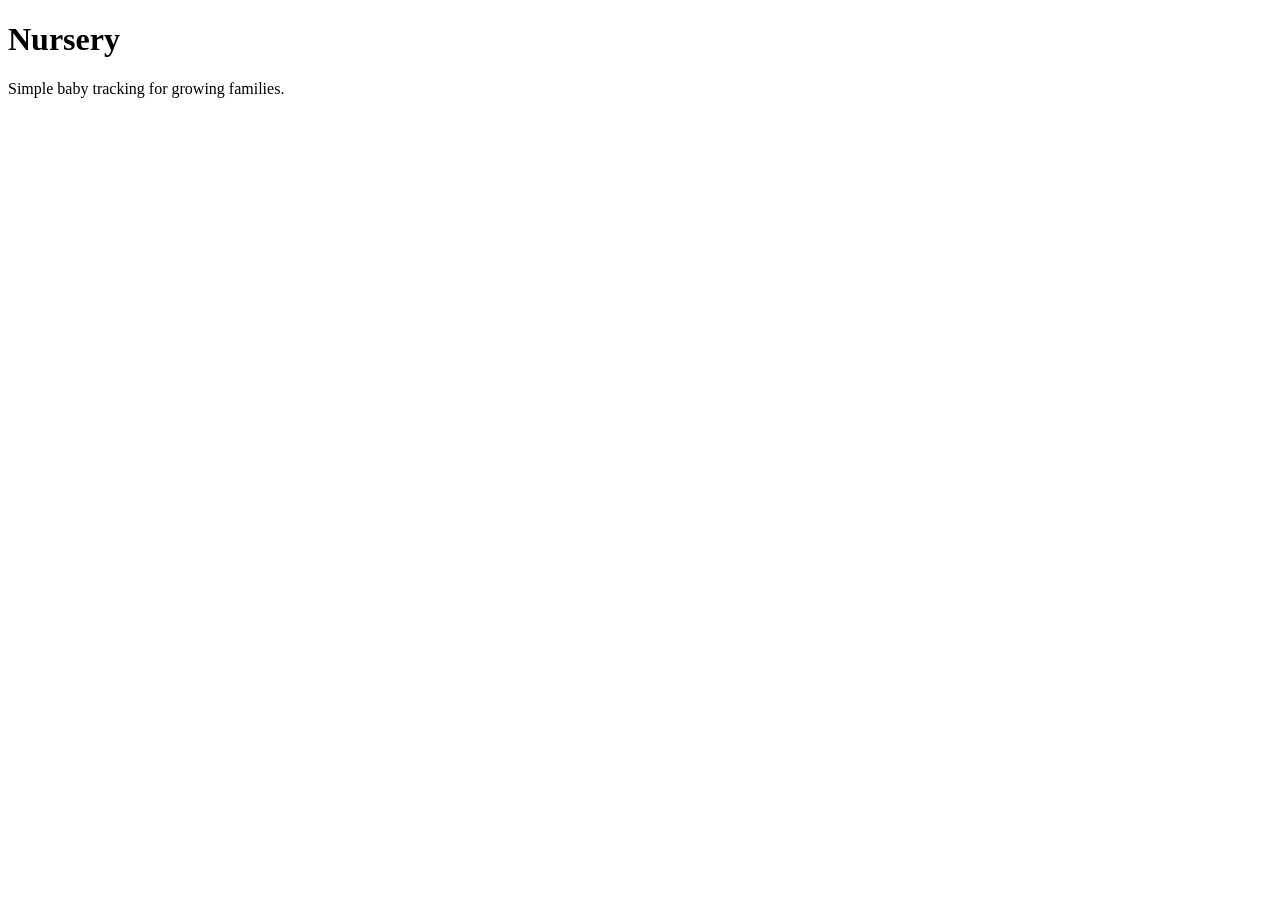
==== index.html @ 3133a3ff "Create Nursery website" ====
<!DOCTYPE html>
<html lang="en">
<head>
  <meta charset="UTF-8">
  <meta name="viewport" content="width=device-width, initial-scale=1.0">
  <title>Nursery</title>
</head>
<body>
  <h1>Nursery</h1>
  <p>Simple baby tracking for growing families.</p>
</body>
</html>
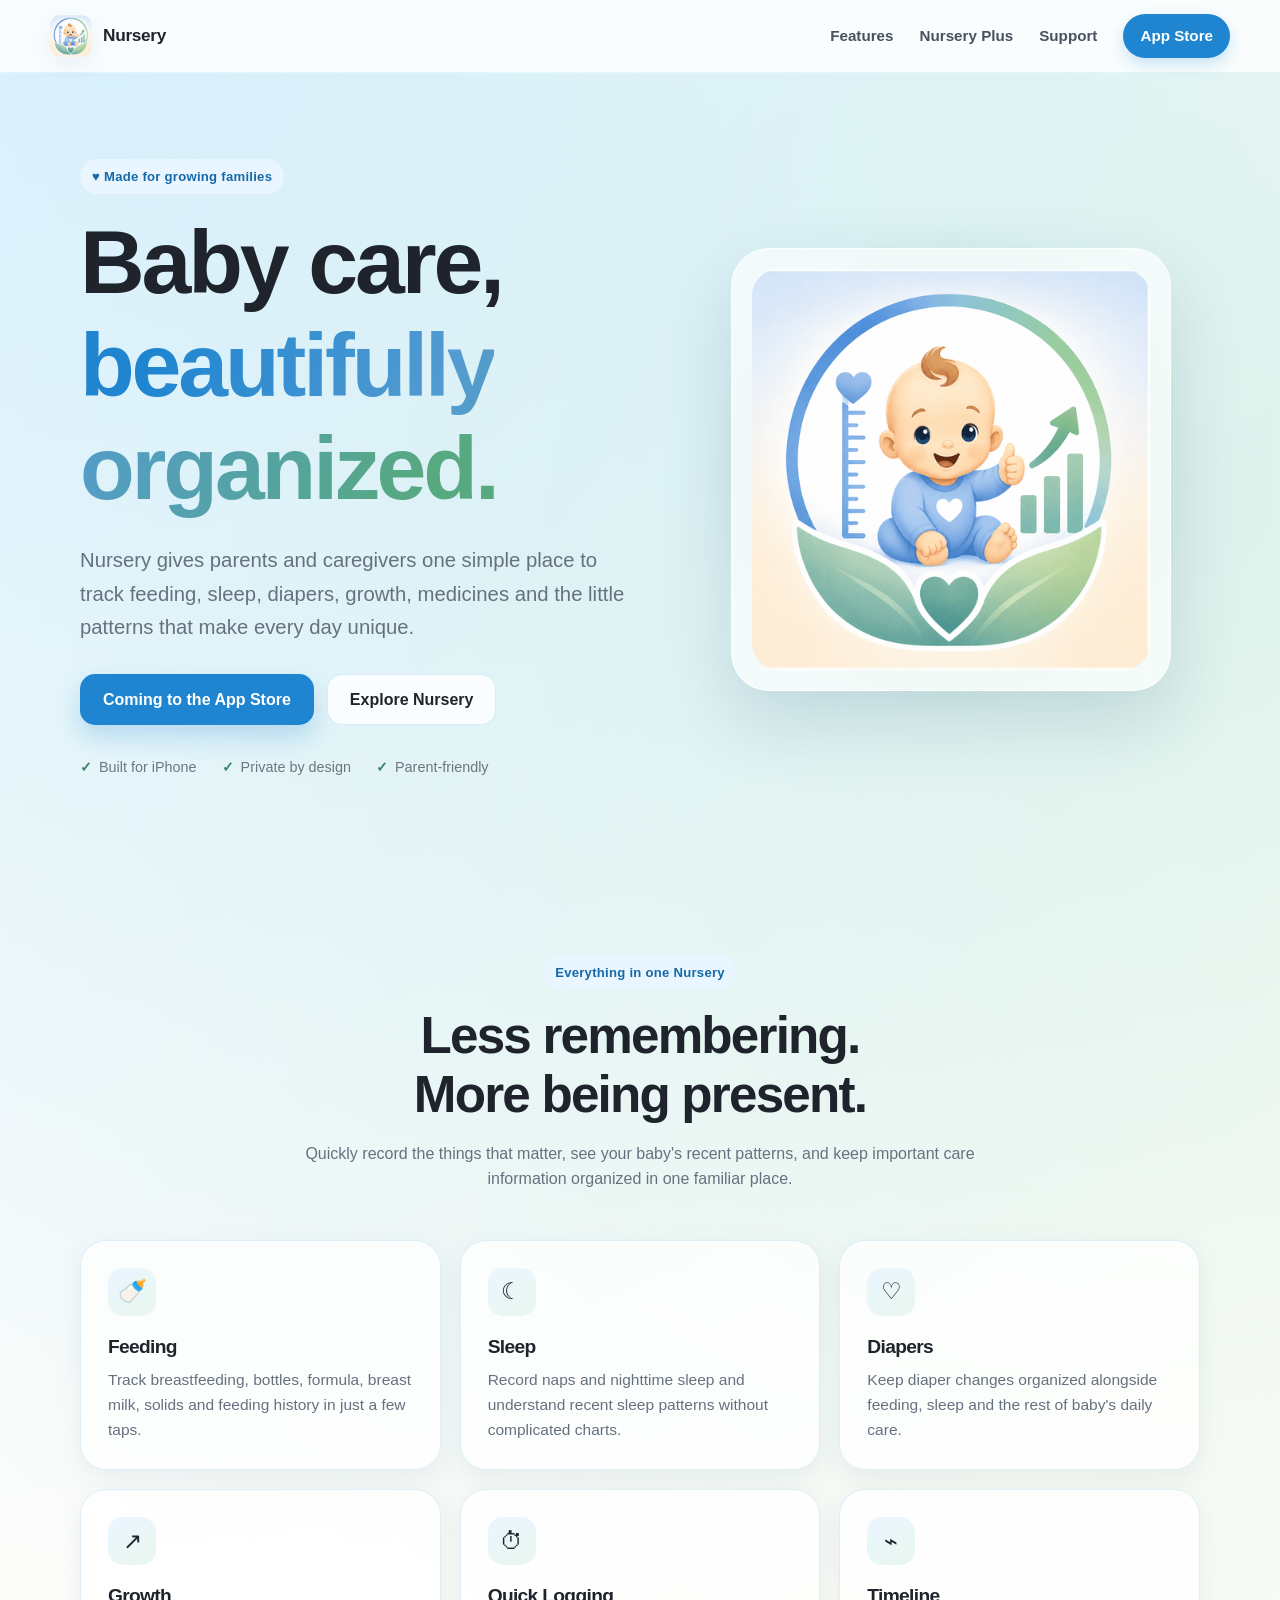
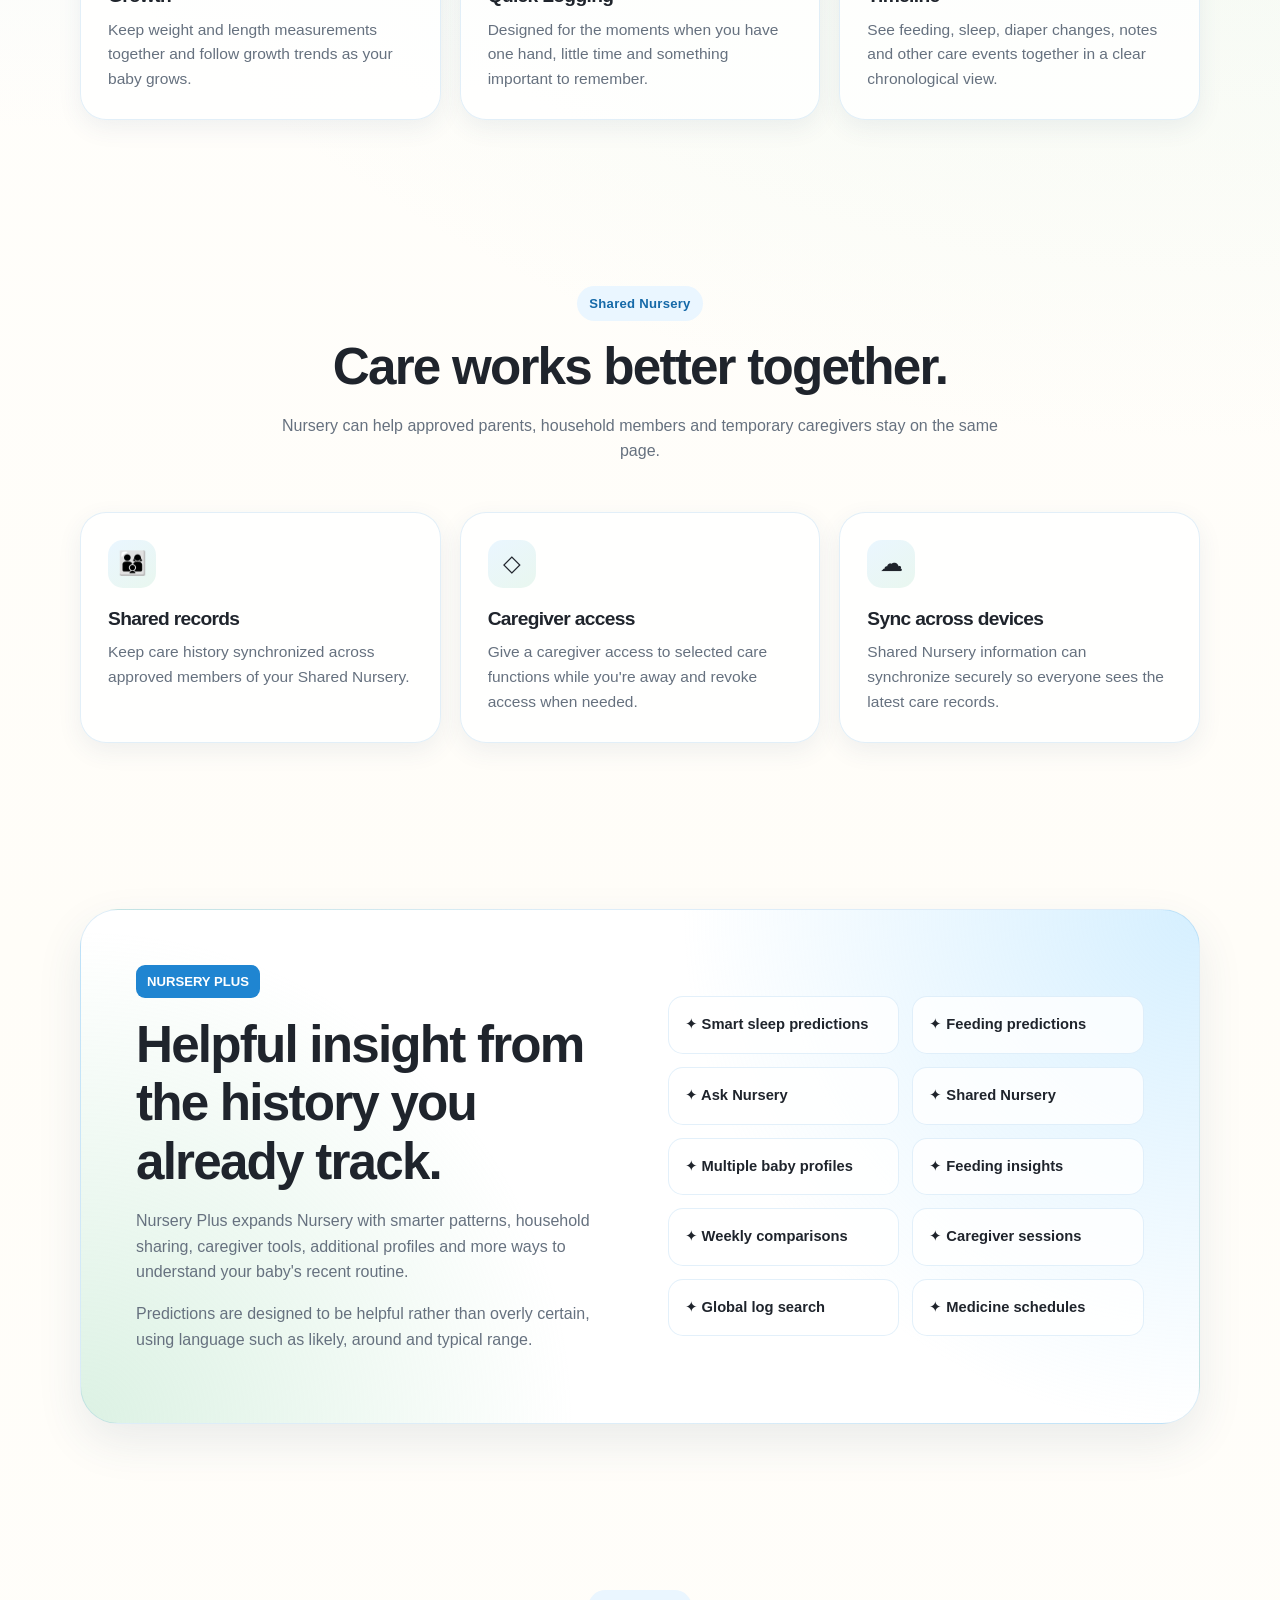
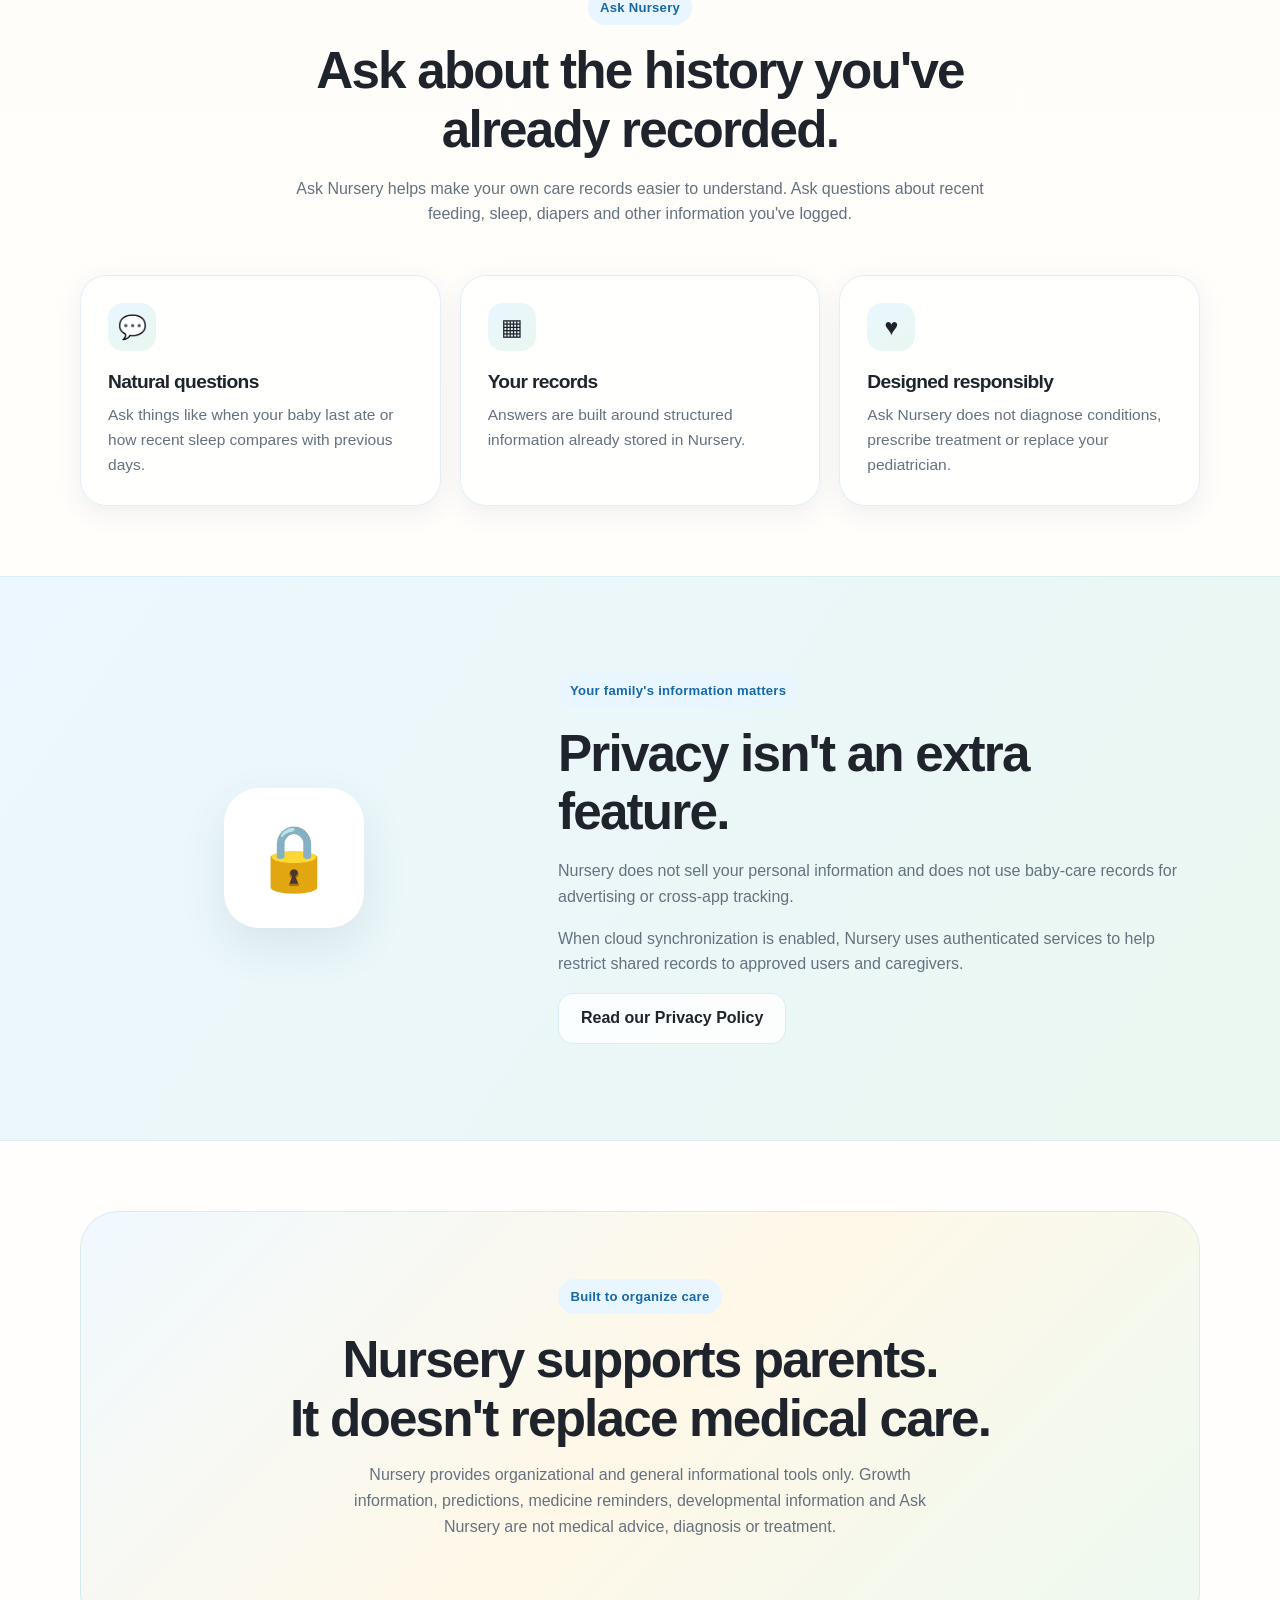
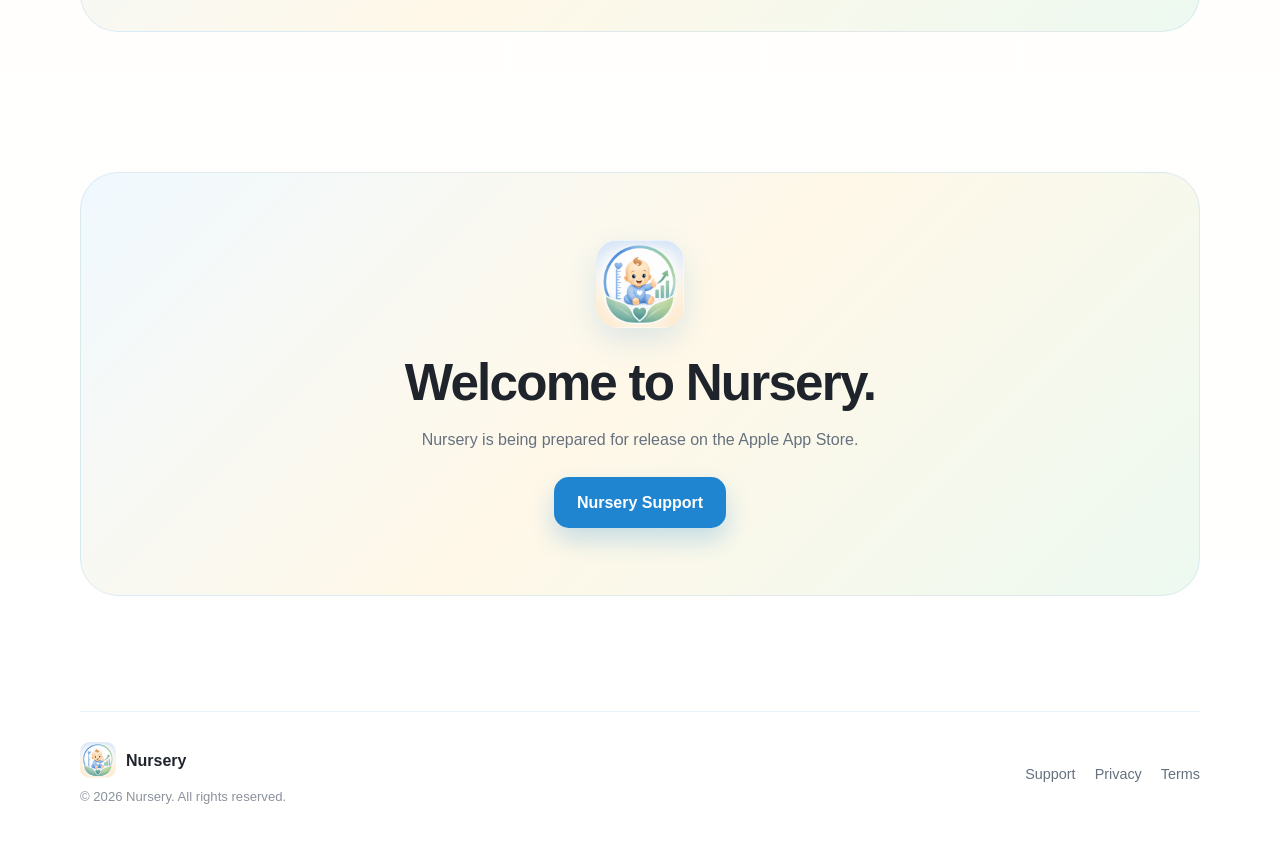
==== commit 73379bfa: "Update index.html" ====
--- a/index.html
+++ b/index.html
@@ -1,12 +1,685 @@
 <!DOCTYPE html>
 <html lang="en">
+
 <head>
-  <meta charset="UTF-8">
-  <meta name="viewport" content="width=device-width, initial-scale=1.0">
-  <title>Nursery</title>
+    <meta charset="UTF-8">
+
+    <meta
+        name="viewport"
+        content="width=device-width, initial-scale=1.0"
+    >
+
+    <meta
+        name="description"
+        content="Nursery is a simple, thoughtful baby tracker for feeding, sleep, diapers, growth, medicines, shared caregiving and more."
+    >
+
+    <meta name="theme-color" content="#ffffff">
+
+    <title>Nursery — Baby Care, Together</title>
+
+    <link rel="icon" href="nursery-icon.png">
+    <link rel="apple-touch-icon" href="nursery-icon.png">
+
+    <link rel="stylesheet" href="styles.css">
 </head>
+
+
 <body>
-  <h1>Nursery</h1>
-  <p>Simple baby tracking for growing families.</p>
+
+    <!-- Navigation -->
+
+    <div class="nav-wrap">
+        <nav class="nav">
+
+            <a class="brand" href="index.html">
+                <img
+                    src="nursery-icon.png"
+                    alt="Nursery app icon"
+                >
+                <span class="brand-name">Nursery</span>
+            </a>
+
+            <div class="nav-links">
+                <a href="#features">Features</a>
+                <a href="#plus">Nursery Plus</a>
+                <a href="support.html">Support</a>
+
+                <a
+                    class="nav-button"
+                    href="#download"
+                >
+                    App Store
+                </a>
+            </div>
+
+        </nav>
+    </div>
+
+
+    <!-- Hero -->
+
+    <main>
+
+        <section class="hero">
+
+            <div class="container hero-grid">
+
+                <div class="hero-copy">
+
+                    <div class="eyebrow">
+                        ♥ Made for growing families
+                    </div>
+
+                    <h1>
+                        Baby care,
+                        <span>beautifully organized.</span>
+                    </h1>
+
+                    <p class="hero-text">
+                        Nursery gives parents and caregivers one simple place
+                        to track feeding, sleep, diapers, growth, medicines
+                        and the little patterns that make every day unique.
+                    </p>
+
+                    <div class="hero-actions">
+
+                        <a
+                            class="button button-primary"
+                            href="#download"
+                        >
+                            Coming to the App Store
+                        </a>
+
+                        <a
+                            class="button button-secondary"
+                            href="#features"
+                        >
+                            Explore Nursery
+                        </a>
+
+                    </div>
+
+                    <div class="trust-row">
+
+                        <div class="trust-item">
+                            <span class="trust-check">✓</span>
+                            Built for iPhone
+                        </div>
+
+                        <div class="trust-item">
+                            <span class="trust-check">✓</span>
+                            Private by design
+                        </div>
+
+                        <div class="trust-item">
+                            <span class="trust-check">✓</span>
+                            Parent-friendly
+                        </div>
+
+                    </div>
+
+                </div>
+
+
+                <div class="hero-art">
+
+                    <div class="hero-icon-card">
+                        <img
+                            src="nursery-icon.png"
+                            alt="Nursery baby growth app icon"
+                        >
+                    </div>
+
+                </div>
+
+            </div>
+
+        </section>
+
+
+        <!-- Intro -->
+
+        <section
+            class="section"
+            id="features"
+        >
+
+            <div class="container">
+
+                <div class="section-title">
+
+                    <div class="eyebrow">
+                        Everything in one Nursery
+                    </div>
+
+                    <h2>
+                        Less remembering.<br>
+                        More being present.
+                    </h2>
+
+                    <p>
+                        Quickly record the things that matter, see your baby's
+                        recent patterns, and keep important care information
+                        organized in one familiar place.
+                    </p>
+
+                </div>
+
+
+                <div class="feature-grid">
+
+                    <article class="feature-card">
+
+                        <div class="feature-icon">🍼</div>
+
+                        <h3>Feeding</h3>
+
+                        <p>
+                            Track breastfeeding, bottles, formula, breast milk,
+                            solids and feeding history in just a few taps.
+                        </p>
+
+                    </article>
+
+
+                    <article class="feature-card">
+
+                        <div class="feature-icon">☾</div>
+
+                        <h3>Sleep</h3>
+
+                        <p>
+                            Record naps and nighttime sleep and understand
+                            recent sleep patterns without complicated charts.
+                        </p>
+
+                    </article>
+
+
+                    <article class="feature-card">
+
+                        <div class="feature-icon">♡</div>
+
+                        <h3>Diapers</h3>
+
+                        <p>
+                            Keep diaper changes organized alongside feeding,
+                            sleep and the rest of baby's daily care.
+                        </p>
+
+                    </article>
+
+
+                    <article class="feature-card">
+
+                        <div class="feature-icon">↗</div>
+
+                        <h3>Growth</h3>
+
+                        <p>
+                            Keep weight and length measurements together and
+                            follow growth trends as your baby grows.
+                        </p>
+
+                    </article>
+
+
+                    <article class="feature-card">
+
+                        <div class="feature-icon">⏱</div>
+
+                        <h3>Quick Logging</h3>
+
+                        <p>
+                            Designed for the moments when you have one hand,
+                            little time and something important to remember.
+                        </p>
+
+                    </article>
+
+
+                    <article class="feature-card">
+
+                        <div class="feature-icon">⌁</div>
+
+                        <h3>Timeline</h3>
+
+                        <p>
+                            See feeding, sleep, diaper changes, notes and other
+                            care events together in a clear chronological view.
+                        </p>
+
+                    </article>
+
+                </div>
+
+            </div>
+
+        </section>
+
+
+        <!-- Shared Nursery -->
+
+        <section class="section-small">
+
+            <div class="container">
+
+                <div class="section-title">
+
+                    <div class="eyebrow">
+                        Shared Nursery
+                    </div>
+
+                    <h2>
+                        Care works better together.
+                    </h2>
+
+                    <p>
+                        Nursery can help approved parents, household members
+                        and temporary caregivers stay on the same page.
+                    </p>
+
+                </div>
+
+
+                <div class="feature-grid">
+
+                    <article class="feature-card">
+
+                        <div class="feature-icon">👨‍👩‍👦</div>
+
+                        <h3>Shared records</h3>
+
+                        <p>
+                            Keep care history synchronized across approved
+                            members of your Shared Nursery.
+                        </p>
+
+                    </article>
+
+
+                    <article class="feature-card">
+
+                        <div class="feature-icon">◇</div>
+
+                        <h3>Caregiver access</h3>
+
+                        <p>
+                            Give a caregiver access to selected care functions
+                            while you're away and revoke access when needed.
+                        </p>
+
+                    </article>
+
+
+                    <article class="feature-card">
+
+                        <div class="feature-icon">☁</div>
+
+                        <h3>Sync across devices</h3>
+
+                        <p>
+                            Shared Nursery information can synchronize securely
+                            so everyone sees the latest care records.
+                        </p>
+
+                    </article>
+
+                </div>
+
+            </div>
+
+        </section>
+
+
+        <!-- Nursery Plus -->
+
+        <section
+            class="section"
+            id="plus"
+        >
+
+            <div class="container">
+
+                <div class="plus-panel">
+
+                    <div class="plus-grid">
+
+                        <div>
+
+                            <span class="plus-badge">
+                                NURSERY PLUS
+                            </span>
+
+                            <h2 style="margin-top:18px;">
+                                Helpful insight from
+                                the history you already track.
+                            </h2>
+
+                            <p>
+                                Nursery Plus expands Nursery with smarter
+                                patterns, household sharing, caregiver tools,
+                                additional profiles and more ways to understand
+                                your baby's recent routine.
+                            </p>
+
+                            <p>
+                                Predictions are designed to be helpful rather
+                                than overly certain, using language such as
+                                likely, around and typical range.
+                            </p>
+
+                        </div>
+
+
+                        <div class="plus-list">
+
+                            <div class="plus-item">
+                                ✦ Smart sleep predictions
+                            </div>
+
+                            <div class="plus-item">
+                                ✦ Feeding predictions
+                            </div>
+
+                            <div class="plus-item">
+                                ✦ Ask Nursery
+                            </div>
+
+                            <div class="plus-item">
+                                ✦ Shared Nursery
+                            </div>
+
+                            <div class="plus-item">
+                                ✦ Multiple baby profiles
+                            </div>
+
+                            <div class="plus-item">
+                                ✦ Feeding insights
+                            </div>
+
+                            <div class="plus-item">
+                                ✦ Weekly comparisons
+                            </div>
+
+                            <div class="plus-item">
+                                ✦ Caregiver sessions
+                            </div>
+
+                            <div class="plus-item">
+                                ✦ Global log search
+                            </div>
+
+                            <div class="plus-item">
+                                ✦ Medicine schedules
+                            </div>
+
+                        </div>
+
+                    </div>
+
+                </div>
+
+            </div>
+
+        </section>
+
+
+        <!-- Ask Nursery -->
+
+        <section class="section-small">
+
+            <div class="container">
+
+                <div class="section-title">
+
+                    <div class="eyebrow">
+                        Ask Nursery
+                    </div>
+
+                    <h2>
+                        Ask about the history
+                        you've already recorded.
+                    </h2>
+
+                    <p>
+                        Ask Nursery helps make your own care records easier to
+                        understand. Ask questions about recent feeding, sleep,
+                        diapers and other information you've logged.
+                    </p>
+
+                </div>
+
+
+                <div class="feature-grid">
+
+                    <article class="feature-card">
+
+                        <div class="feature-icon">💬</div>
+
+                        <h3>Natural questions</h3>
+
+                        <p>
+                            Ask things like when your baby last ate or how
+                            recent sleep compares with previous days.
+                        </p>
+
+                    </article>
+
+
+                    <article class="feature-card">
+
+                        <div class="feature-icon">▦</div>
+
+                        <h3>Your records</h3>
+
+                        <p>
+                            Answers are built around structured information
+                            already stored in Nursery.
+                        </p>
+
+                    </article>
+
+
+                    <article class="feature-card">
+
+                        <div class="feature-icon">♥</div>
+
+                        <h3>Designed responsibly</h3>
+
+                        <p>
+                            Ask Nursery does not diagnose conditions, prescribe
+                            treatment or replace your pediatrician.
+                        </p>
+
+                    </article>
+
+                </div>
+
+            </div>
+
+        </section>
+
+
+        <!-- Privacy -->
+
+        <section class="section privacy-strip">
+
+            <div class="container privacy-grid">
+
+                <div class="privacy-symbol">
+                    🔒
+                </div>
+
+                <div>
+
+                    <div class="eyebrow">
+                        Your family's information matters
+                    </div>
+
+                    <h2>
+                        Privacy isn't an extra feature.
+                    </h2>
+
+                    <p>
+                        Nursery does not sell your personal information and
+                        does not use baby-care records for advertising or
+                        cross-app tracking.
+                    </p>
+
+                    <p>
+                        When cloud synchronization is enabled, Nursery uses
+                        authenticated services to help restrict shared records
+                        to approved users and caregivers.
+                    </p>
+
+                    <a
+                        class="button button-secondary"
+                        href="privacy.html"
+                    >
+                        Read our Privacy Policy
+                    </a>
+
+                </div>
+
+            </div>
+
+        </section>
+
+
+        <!-- Health disclaimer -->
+
+        <section class="section-small">
+
+            <div class="container">
+
+                <div class="cta">
+
+                    <div class="eyebrow">
+                        Built to organize care
+                    </div>
+
+                    <h2>
+                        Nursery supports parents.<br>
+                        It doesn't replace medical care.
+                    </h2>
+
+                    <p>
+                        Nursery provides organizational and general
+                        informational tools only. Growth information,
+                        predictions, medicine reminders, developmental
+                        information and Ask Nursery are not medical advice,
+                        diagnosis or treatment.
+                    </p>
+
+                </div>
+
+            </div>
+
+        </section>
+
+
+        <!-- App Store CTA -->
+
+        <section
+            class="section-small"
+            id="download"
+        >
+
+            <div class="container">
+
+                <div class="cta">
+
+                    <img
+                        src="nursery-icon.png"
+                        alt=""
+                        style="
+                            width:88px;
+                            height:88px;
+                            border-radius:22px;
+                            box-shadow:0 12px 30px rgba(31,133,209,.15);
+                            margin-bottom:18px;
+                        "
+                    >
+
+                    <h2>
+                        Welcome to Nursery.
+                    </h2>
+
+                    <p>
+                        Nursery is being prepared for release on the
+                        Apple App Store.
+                    </p>
+
+                    <!--
+                    When Nursery is live, replace the href below with
+                    the actual App Store URL and change the button text.
+                    -->
+
+                    <a
+                        class="button button-primary"
+                        href="support.html"
+                    >
+                        Nursery Support
+                    </a>
+
+                </div>
+
+            </div>
+
+        </section>
+
+    </main>
+
+
+    <!-- Footer -->
+
+    <footer>
+
+        <div class="footer-inner">
+
+            <div>
+
+                <a
+                    class="footer-brand"
+                    href="index.html"
+                >
+                    <img
+                        src="nursery-icon.png"
+                        alt=""
+                    >
+
+                    Nursery
+                </a>
+
+                <div class="copyright">
+                    © 2026 Nursery. All rights reserved.
+                </div>
+
+            </div>
+
+
+            <div class="footer-links">
+
+                <a href="support.html">
+                    Support
+                </a>
+
+                <a href="privacy.html">
+                    Privacy
+                </a>
+
+                <a href="terms.html">
+                    Terms
+                </a>
+
+            </div>
+
+        </div>
+
+    </footer>
+
 </body>
+
 </html>
--- a/styles.css
+++ b/styles.css
@@ -0,0 +1,816 @@
+:root {
+    --blue: #1f85d1;
+    --blue-dark: #1569a8;
+    --baby-blue: #ade0ff;
+    --blue-soft: #eaf6ff;
+
+    --green: #57a97f;
+    --green-dark: #398562;
+    --green-soft: #e9f7ef;
+
+    --cream: #fff5db;
+    --cream-light: #fffaf0;
+
+    --text: #1f242c;
+    --text-soft: #66717f;
+    --white: #ffffff;
+
+    --border: rgba(31, 133, 209, 0.13);
+    --shadow: 0 18px 45px rgba(46, 82, 110, 0.10);
+    --shadow-small: 0 8px 24px rgba(46, 82, 110, 0.08);
+
+    --radius: 26px;
+    --radius-small: 18px;
+}
+
+* {
+    box-sizing: border-box;
+}
+
+html {
+    scroll-behavior: smooth;
+}
+
+body {
+    margin: 0;
+    font-family:
+        -apple-system,
+        BlinkMacSystemFont,
+        "SF Pro Display",
+        "SF Pro Text",
+        "Segoe UI",
+        sans-serif;
+
+    color: var(--text);
+    background:
+        radial-gradient(
+            circle at 8% 0%,
+            rgba(173, 224, 255, 0.45),
+            transparent 30%
+        ),
+        radial-gradient(
+            circle at 94% 9%,
+            rgba(178, 226, 196, 0.35),
+            transparent 29%
+        ),
+        linear-gradient(
+            180deg,
+            #ffffff 0%,
+            #fffdf8 45%,
+            #ffffff 100%
+        );
+
+    line-height: 1.6;
+    -webkit-font-smoothing: antialiased;
+}
+
+a {
+    color: var(--blue);
+    text-decoration: none;
+}
+
+a:hover {
+    color: var(--blue-dark);
+}
+
+img {
+    max-width: 100%;
+}
+
+/* ---------------------------
+   Navigation
+---------------------------- */
+
+.nav-wrap {
+    position: sticky;
+    top: 0;
+    z-index: 100;
+    padding: 14px 20px;
+    backdrop-filter: blur(18px);
+    -webkit-backdrop-filter: blur(18px);
+    background: rgba(255, 255, 255, 0.83);
+    border-bottom: 1px solid rgba(31, 133, 209, 0.08);
+}
+
+.nav {
+    width: min(1180px, 100%);
+    margin: auto;
+
+    display: flex;
+    align-items: center;
+    justify-content: space-between;
+    gap: 20px;
+}
+
+.brand {
+    display: flex;
+    align-items: center;
+    gap: 11px;
+    color: var(--text);
+    font-weight: 760;
+    letter-spacing: -0.02em;
+}
+
+.brand:hover {
+    color: var(--text);
+}
+
+.brand img {
+    width: 42px;
+    height: 42px;
+    border-radius: 11px;
+    object-fit: cover;
+    box-shadow: var(--shadow-small);
+}
+
+.brand-name {
+    font-size: 1.08rem;
+}
+
+.nav-links {
+    display: flex;
+    align-items: center;
+    gap: 26px;
+}
+
+.nav-links a {
+    color: #48515d;
+    font-size: 0.95rem;
+    font-weight: 570;
+}
+
+.nav-links a:hover {
+    color: var(--blue);
+}
+
+.nav-button {
+    padding: 10px 17px;
+    border-radius: 999px;
+    background: var(--blue);
+    color: white !important;
+    box-shadow: 0 6px 16px rgba(31, 133, 209, 0.24);
+}
+
+.nav-button:hover {
+    background: var(--blue-dark);
+}
+
+/* ---------------------------
+   General layout
+---------------------------- */
+
+.container {
+    width: min(1120px, calc(100% - 40px));
+    margin: auto;
+}
+
+.section {
+    padding: 96px 0;
+}
+
+.section-small {
+    padding: 70px 0;
+}
+
+.section-title {
+    max-width: 740px;
+    margin: 0 auto 48px;
+    text-align: center;
+}
+
+.eyebrow {
+    display: inline-flex;
+    align-items: center;
+    gap: 7px;
+
+    padding: 7px 12px;
+    margin-bottom: 17px;
+
+    border-radius: 999px;
+    background: var(--blue-soft);
+    color: var(--blue-dark);
+
+    font-size: 0.82rem;
+    font-weight: 720;
+    letter-spacing: 0.02em;
+}
+
+h1,
+h2,
+h3,
+h4 {
+    line-height: 1.15;
+    letter-spacing: -0.035em;
+}
+
+h1 {
+    font-size: clamp(3rem, 7vw, 5.8rem);
+    margin: 0;
+}
+
+h2 {
+    margin: 0 0 14px;
+    font-size: clamp(2rem, 4vw, 3.2rem);
+}
+
+h3 {
+    margin: 0 0 10px;
+}
+
+p {
+    color: var(--text-soft);
+}
+
+/* ---------------------------
+   Hero
+---------------------------- */
+
+.hero {
+    padding: 86px 0 80px;
+    overflow: hidden;
+}
+
+.hero-grid {
+    display: grid;
+    grid-template-columns: 1.05fr 0.95fr;
+    align-items: center;
+    gap: 70px;
+}
+
+.hero-copy {
+    position: relative;
+    z-index: 2;
+}
+
+.hero h1 span {
+    background: linear-gradient(
+        110deg,
+        var(--blue) 10%,
+        #539bd1 45%,
+        var(--green) 90%
+    );
+
+    -webkit-background-clip: text;
+    background-clip: text;
+    color: transparent;
+}
+
+.hero-text {
+    max-width: 650px;
+    margin: 24px 0 29px;
+    font-size: clamp(1.08rem, 2vw, 1.27rem);
+    line-height: 1.65;
+}
+
+.hero-actions {
+    display: flex;
+    gap: 13px;
+    flex-wrap: wrap;
+}
+
+.button {
+    display: inline-flex;
+    align-items: center;
+    justify-content: center;
+    gap: 9px;
+
+    min-height: 51px;
+    padding: 0 22px;
+
+    border-radius: 15px;
+    border: 1px solid transparent;
+
+    font-weight: 680;
+    transition: all 0.2s ease;
+}
+
+.button-primary {
+    background: var(--blue);
+    color: white;
+    box-shadow: 0 12px 24px rgba(31, 133, 209, 0.24);
+}
+
+.button-primary:hover {
+    background: var(--blue-dark);
+    color: white;
+    transform: translateY(-1px);
+}
+
+.button-secondary {
+    background: rgba(255, 255, 255, 0.8);
+    border-color: rgba(31, 133, 209, 0.15);
+    color: var(--text);
+}
+
+.button-secondary:hover {
+    border-color: rgba(31, 133, 209, 0.3);
+    background: white;
+}
+
+.hero-art {
+    position: relative;
+    display: flex;
+    justify-content: center;
+}
+
+.hero-art::before {
+    content: "";
+    position: absolute;
+
+    width: 480px;
+    height: 480px;
+    max-width: 100%;
+
+    top: 50%;
+    left: 50%;
+    transform: translate(-50%, -50%);
+
+    border-radius: 50%;
+
+    background:
+        radial-gradient(
+            circle,
+            rgba(173, 224, 255, 0.55) 0%,
+            rgba(178, 226, 196, 0.28) 51%,
+            transparent 72%
+        );
+
+    filter: blur(4px);
+}
+
+.hero-icon-card {
+    width: min(440px, 90%);
+    position: relative;
+    z-index: 2;
+
+    padding: 20px;
+    border-radius: 38px;
+
+    background: rgba(255, 255, 255, 0.64);
+    border: 1px solid rgba(255, 255, 255, 0.8);
+
+    backdrop-filter: blur(12px);
+    -webkit-backdrop-filter: blur(12px);
+
+    box-shadow: 0 30px 70px rgba(51, 97, 127, 0.18);
+}
+
+.hero-icon-card img {
+    width: 100%;
+    display: block;
+    border-radius: 27px;
+}
+
+.trust-row {
+    display: flex;
+    gap: 25px;
+    flex-wrap: wrap;
+
+    margin-top: 31px;
+    color: #6d7681;
+    font-size: 0.9rem;
+}
+
+.trust-item {
+    display: flex;
+    gap: 7px;
+    align-items: center;
+}
+
+.trust-check {
+    color: var(--green-dark);
+    font-weight: 900;
+}
+
+/* ---------------------------
+   Cards
+---------------------------- */
+
+.feature-grid {
+    display: grid;
+    grid-template-columns: repeat(3, 1fr);
+    gap: 19px;
+}
+
+.feature-card {
+    padding: 27px;
+    border-radius: var(--radius);
+
+    background: rgba(255, 255, 255, 0.77);
+    border: 1px solid var(--border);
+
+    box-shadow: var(--shadow-small);
+    transition: transform 0.2s ease, box-shadow 0.2s ease;
+}
+
+.feature-card:hover {
+    transform: translateY(-4px);
+    box-shadow: var(--shadow);
+}
+
+.feature-icon {
+    width: 48px;
+    height: 48px;
+
+    display: grid;
+    place-items: center;
+
+    margin-bottom: 20px;
+
+    border-radius: 15px;
+    background: linear-gradient(
+        145deg,
+        var(--blue-soft),
+        var(--green-soft)
+    );
+
+    font-size: 1.45rem;
+}
+
+.feature-card h3 {
+    font-size: 1.2rem;
+}
+
+.feature-card p {
+    margin: 0;
+    font-size: 0.97rem;
+}
+
+/* ---------------------------
+   Plus section
+---------------------------- */
+
+.plus-panel {
+    position: relative;
+    overflow: hidden;
+
+    padding: 55px;
+    border-radius: 38px;
+
+    background:
+        radial-gradient(
+            circle at 100% 0%,
+            rgba(173, 224, 255, 0.5),
+            transparent 42%
+        ),
+        radial-gradient(
+            circle at 0% 100%,
+            rgba(177, 225, 194, 0.45),
+            transparent 40%
+        ),
+        #ffffff;
+
+    border: 1px solid rgba(31, 133, 209, 0.15);
+    box-shadow: var(--shadow);
+}
+
+.plus-grid {
+    display: grid;
+    grid-template-columns: 1fr 1fr;
+    gap: 55px;
+    align-items: center;
+}
+
+.plus-badge {
+    display: inline-block;
+
+    padding: 6px 11px;
+
+    border-radius: 9px;
+    background: var(--blue);
+    color: white;
+
+    font-weight: 800;
+    font-size: 0.82rem;
+}
+
+.plus-list {
+    display: grid;
+    grid-template-columns: 1fr 1fr;
+    gap: 13px;
+}
+
+.plus-item {
+    padding: 16px;
+
+    background: rgba(255, 255, 255, 0.8);
+    border: 1px solid rgba(31, 133, 209, 0.12);
+    border-radius: 15px;
+
+    font-size: 0.92rem;
+    font-weight: 580;
+}
+
+/* ---------------------------
+   Privacy strip
+---------------------------- */
+
+.privacy-strip {
+    background:
+        linear-gradient(
+            125deg,
+            rgba(234, 246, 255, 0.92),
+            rgba(233, 247, 239, 0.92)
+        );
+
+    border-top: 1px solid rgba(31, 133, 209, 0.08);
+    border-bottom: 1px solid rgba(31, 133, 209, 0.08);
+}
+
+.privacy-grid {
+    display: grid;
+    grid-template-columns: 0.8fr 1.2fr;
+    gap: 50px;
+    align-items: center;
+}
+
+.privacy-symbol {
+    width: 140px;
+    height: 140px;
+
+    margin: auto;
+
+    display: grid;
+    place-items: center;
+
+    border-radius: 35px;
+    background: white;
+
+    box-shadow: var(--shadow);
+    font-size: 4rem;
+}
+
+/* ---------------------------
+   CTA
+---------------------------- */
+
+.cta {
+    text-align: center;
+
+    padding: 67px 28px;
+    border-radius: 38px;
+
+    background:
+        linear-gradient(
+            135deg,
+            #f0f9ff 0%,
+            #fff8e8 50%,
+            #edf9f1 100%
+        );
+
+    border: 1px solid rgba(31, 133, 209, 0.12);
+}
+
+.cta p {
+    max-width: 620px;
+    margin: 13px auto 25px;
+}
+
+/* ---------------------------
+   Legal / support pages
+---------------------------- */
+
+.page-hero {
+    padding: 75px 0 44px;
+    text-align: center;
+}
+
+.page-hero h1 {
+    font-size: clamp(2.5rem, 5vw, 4.3rem);
+}
+
+.page-hero p {
+    max-width: 680px;
+    margin: 17px auto 0;
+}
+
+.legal-card {
+    max-width: 850px;
+    margin: 0 auto 70px;
+
+    padding: clamp(26px, 5vw, 55px);
+
+    border-radius: 30px;
+
+    background: rgba(255, 255, 255, 0.88);
+    border: 1px solid var(--border);
+
+    box-shadow: var(--shadow);
+}
+
+.legal-card h2 {
+    margin-top: 40px;
+    font-size: 1.55rem;
+}
+
+.legal-card h2:first-child {
+    margin-top: 0;
+}
+
+.legal-card h3 {
+    margin-top: 30px;
+    font-size: 1.1rem;
+}
+
+.legal-card p,
+.legal-card li {
+    color: #596472;
+}
+
+.legal-card ul {
+    padding-left: 23px;
+}
+
+.updated {
+    margin-bottom: 30px;
+    padding: 12px 15px;
+
+    border-radius: 12px;
+
+    background: var(--blue-soft);
+    color: var(--blue-dark);
+
+    font-size: 0.91rem;
+    font-weight: 600;
+}
+
+.notice {
+    margin: 25px 0;
+    padding: 18px 19px;
+
+    border-radius: 15px;
+
+    background: var(--cream-light);
+    border: 1px solid #f2e3bc;
+}
+
+.support-grid {
+    display: grid;
+    grid-template-columns: repeat(2, 1fr);
+    gap: 18px;
+}
+
+.support-card {
+    padding: 25px;
+
+    background: white;
+    border: 1px solid var(--border);
+    border-radius: 21px;
+
+    box-shadow: var(--shadow-small);
+}
+
+.support-card p:last-child {
+    margin-bottom: 0;
+}
+
+.support-card-icon {
+    font-size: 1.8rem;
+    margin-bottom: 10px;
+}
+
+/* ---------------------------
+   Footer
+---------------------------- */
+
+footer {
+    padding: 45px 20px 55px;
+}
+
+.footer-inner {
+    width: min(1120px, 100%);
+    margin: auto;
+
+    display: flex;
+    align-items: center;
+    justify-content: space-between;
+    gap: 30px;
+
+    border-top: 1px solid rgba(31, 133, 209, 0.1);
+    padding-top: 30px;
+}
+
+.footer-brand {
+    display: flex;
+    align-items: center;
+    gap: 10px;
+
+    color: var(--text);
+    font-weight: 680;
+}
+
+.footer-brand img {
+    width: 36px;
+    height: 36px;
+    border-radius: 10px;
+}
+
+.footer-links {
+    display: flex;
+    flex-wrap: wrap;
+    gap: 19px;
+}
+
+.footer-links a {
+    color: var(--text-soft);
+    font-size: 0.9rem;
+}
+
+.copyright {
+    margin-top: 8px;
+    color: #8a929d;
+    font-size: 0.82rem;
+}
+
+/* ---------------------------
+   Responsive design
+---------------------------- */
+
+@media (max-width: 900px) {
+    .hero-grid,
+    .plus-grid,
+    .privacy-grid {
+        grid-template-columns: 1fr;
+    }
+
+    .hero {
+        padding-top: 55px;
+    }
+
+    .hero-copy {
+        text-align: center;
+    }
+
+    .hero-text {
+        margin-left: auto;
+        margin-right: auto;
+    }
+
+    .hero-actions,
+    .trust-row {
+        justify-content: center;
+    }
+
+    .hero-art {
+        margin-top: 20px;
+    }
+
+    .feature-grid {
+        grid-template-columns: repeat(2, 1fr);
+    }
+
+    .plus-panel {
+        padding: 38px 28px;
+    }
+
+    .privacy-grid {
+        text-align: center;
+    }
+}
+
+@media (max-width: 670px) {
+    .nav-links a:not(.nav-button) {
+        display: none;
+    }
+
+    .brand-name {
+        font-size: 1rem;
+    }
+
+    .section {
+        padding: 70px 0;
+    }
+
+    .feature-grid,
+    .plus-list,
+    .support-grid {
+        grid-template-columns: 1fr;
+    }
+
+    .hero {
+        padding-top: 45px;
+    }
+
+    h1 {
+        font-size: 3.1rem;
+    }
+
+    .hero-icon-card {
+        width: min(360px, 95%);
+        padding: 14px;
+        border-radius: 30px;
+    }
+
+    .hero-icon-card img {
+        border-radius: 21px;
+    }
+
+    .footer-inner {
+        flex-direction: column;
+        text-align: center;
+    }
+
+    .footer-links {
+        justify-content: center;
+    }
+}
